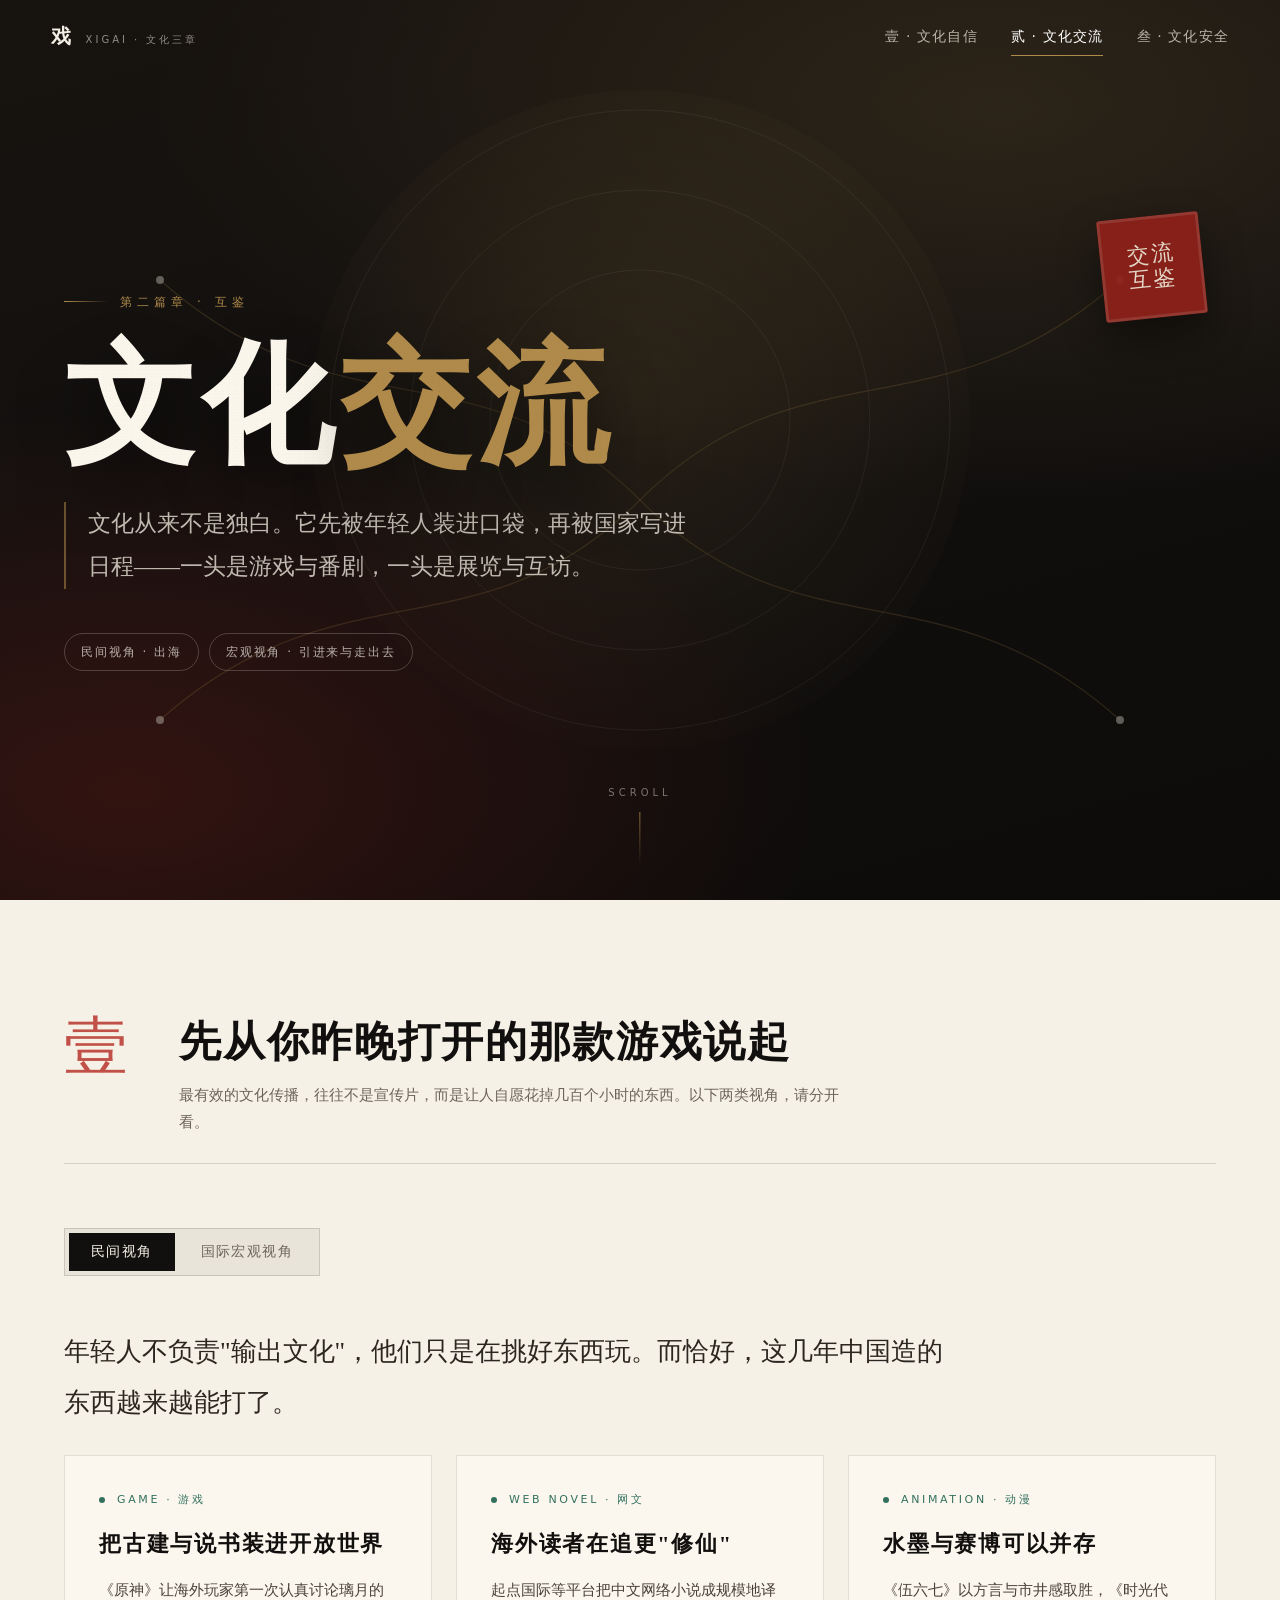
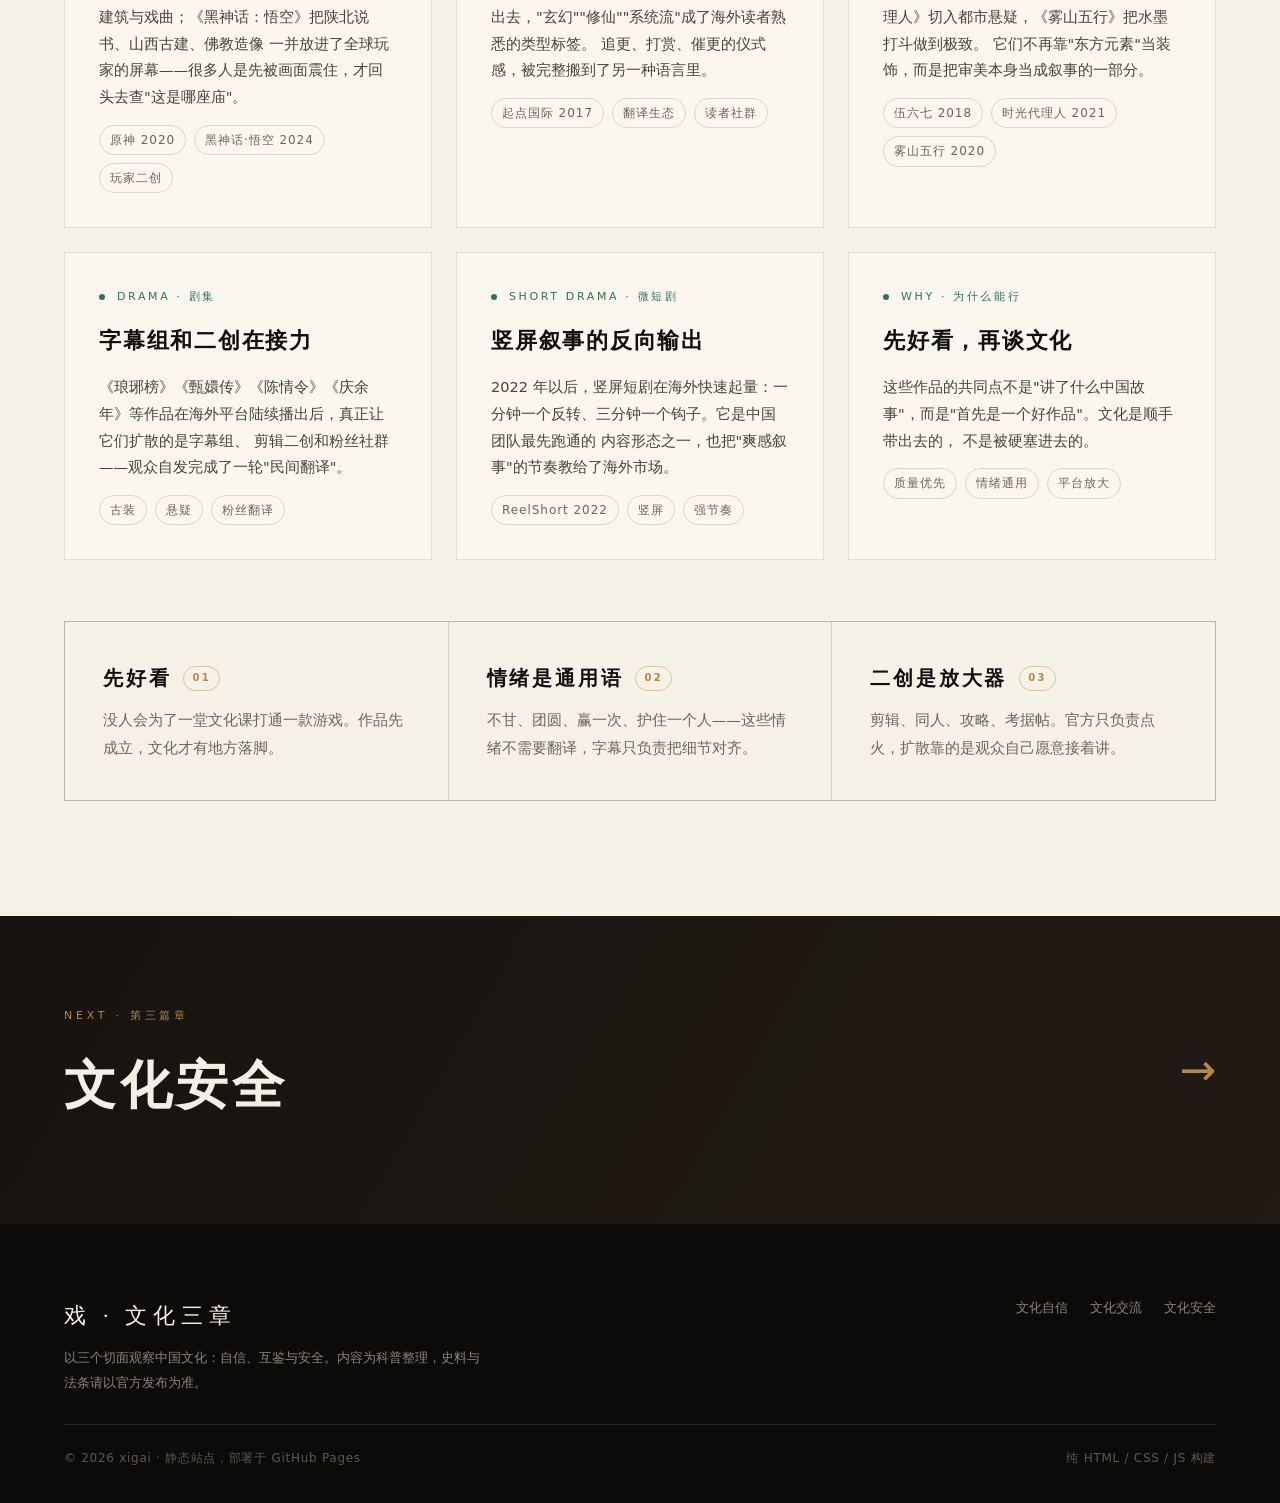
==== exchange.html @ 6d7d10a4 "feat: 建立文化三章静态站点与 Pages 部署工作流 三页结构：文化自信（非遗/民乐出海）、文化交流（民间与宏观双视角）、文化安全（风险/提醒/法条）。" ====
<!DOCTYPE html>
<html lang="zh-CN">
<head>
<meta charset="UTF-8">
<meta name="viewport" content="width=device-width, initial-scale=1">
<title>文化交流 · 文化三章</title>
<meta name="description" content="文化三章之二：文化交流。从游戏、网文、动漫出海到国与国之间的互鉴，看文化如何双向流动。">
<link rel="icon" href="data:image/svg+xml,%3Csvg xmlns='http://www.w3.org/2000/svg' viewBox='0 0 100 100'%3E%3Crect width='100' height='100' fill='%238f2119'/%3E%3Ctext x='50' y='73' font-size='62' text-anchor='middle' fill='%23f5e6d6'%3E%E6%96%87%3C/text%3E%3C/svg%3E">
<link rel="stylesheet" href="assets/css/style.css">
</head>
<body data-page="exchange">

<div class="progress" aria-hidden="true"></div>

<header class="nav">
  <a class="nav__logo" href="index.html"><b>戏</b><span>XIGAI · 文化三章</span></a>
  <button class="nav__toggle" aria-label="打开菜单" aria-expanded="false">
    <i></i><i></i><i></i>
  </button>
  <nav class="nav__links">
    <a href="index.html" data-nav="home">壹 · 文化自信</a>
    <a href="exchange.html" data-nav="exchange">贰 · 文化交流</a>
    <a href="security.html" data-nav="security">叁 · 文化安全</a>
  </nav>
</header>

<main>
  <section class="hero">
    <div class="hero__art" aria-hidden="true">
      <svg viewBox="0 0 1440 900" preserveAspectRatio="xMidYMid slice">
        <defs>
          <radialGradient id="hx" cx="50%" cy="45%" r="60%">
            <stop offset="0%" stop-color="#b08a4a" stop-opacity=".26"/>
            <stop offset="100%" stop-color="#b08a4a" stop-opacity="0"/>
          </radialGradient>
        </defs>
        <circle cx="720" cy="420" r="330" fill="url(#hx)"/>
        <g fill="none" stroke="#f4efe4" stroke-opacity=".12">
          <circle cx="720" cy="420" r="150"/>
          <circle cx="720" cy="420" r="230"/>
          <circle cx="720" cy="420" r="310"/>
        </g>
        <g stroke="#b08a4a" stroke-opacity=".4" fill="none" stroke-width="1.2">
          <path d="M240 720 C 420 560 560 660 720 500 C 880 340 1020 440 1200 280"/>
          <path d="M1200 720 C 1020 560 880 660 720 500 C 560 340 420 440 240 280"/>
        </g>
        <g fill="#f4efe4" fill-opacity=".7">
          <circle cx="240" cy="720" r="4"/><circle cx="1200" cy="280" r="4"/>
          <circle cx="240" cy="280" r="4"/><circle cx="1200" cy="720" r="4"/>
        </g>
      </svg>
    </div>

    <div class="seal" aria-hidden="true">交流<br>互鉴</div>

    <div class="hero__inner">
      <p class="kicker">第二篇章 · 互鉴</p>
      <h1>文化<em>交流</em></h1>
      <p class="hero__sub">
        文化从来不是独白。它先被年轻人装进口袋，再被国家写进日程——一头是游戏与番剧，一头是展览与互访。
      </p>
      <div class="hero__meta">
        <span class="chip">民间视角 · 出海</span>
        <span class="chip">宏观视角 · 引进来与走出去</span>
      </div>
    </div>

    <div class="hero__scroll">SCROLL</div>
  </section>

  <section class="section">
    <div class="wrap">
      <div class="section__head reveal">
        <div class="num">壹</div>
        <div>
          <h2>先从你昨晚打开的那款游戏说起</h2>
          <p>最有效的文化传播，往往不是宣传片，而是让人自愿花掉几百个小时的东西。以下两类视角，请分开看。</p>
        </div>
      </div>

      <div class="tabs" role="tablist" aria-label="视角切换">
        <button class="tab is-active" role="tab" aria-selected="true" data-tab="folk">民间视角</button>
        <button class="tab" role="tab" aria-selected="false" data-tab="macro">国际宏观视角</button>
      </div>

      <!-- 民间视角 -->
      <div class="panel is-active" id="folk" role="tabpanel">
        <p class="lead reveal">
          年轻人不负责"输出文化"，他们只是在挑好东西玩。而恰好，这几年中国造的东西越来越能打了。
        </p>

        <div class="export-grid">
          <article class="export reveal">
            <div class="export__k">GAME · 游戏</div>
            <h3>把古建与说书装进开放世界</h3>
            <p>
              《原神》让海外玩家第一次认真讨论璃月的建筑与戏曲；《黑神话：悟空》把陕北说书、山西古建、佛教造像
              一并放进了全球玩家的屏幕——很多人是先被画面震住，才回头去查"这是哪座庙"。
            </p>
            <ul><li>原神 2020</li><li>黑神话·悟空 2024</li><li>玩家二创</li></ul>
          </article>

          <article class="export reveal" data-delay="60">
            <div class="export__k">WEB NOVEL · 网文</div>
            <h3>海外读者在追更"修仙"</h3>
            <p>
              起点国际等平台把中文网络小说成规模地译出去，"玄幻""修仙""系统流"成了海外读者熟悉的类型标签。
              追更、打赏、催更的仪式感，被完整搬到了另一种语言里。
            </p>
            <ul><li>起点国际 2017</li><li>翻译生态</li><li>读者社群</li></ul>
          </article>

          <article class="export reveal" data-delay="120">
            <div class="export__k">ANIMATION · 动漫</div>
            <h3>水墨与赛博可以并存</h3>
            <p>
              《伍六七》以方言与市井感取胜，《时光代理人》切入都市悬疑，《雾山五行》把水墨打斗做到极致。
              它们不再靠"东方元素"当装饰，而是把审美本身当成叙事的一部分。
            </p>
            <ul><li>伍六七 2018</li><li>时光代理人 2021</li><li>雾山五行 2020</li></ul>
          </article>

          <article class="export reveal">
            <div class="export__k">DRAMA · 剧集</div>
            <h3>字幕组和二创在接力</h3>
            <p>
              《琅琊榜》《甄嬛传》《陈情令》《庆余年》等作品在海外平台陆续播出后，真正让它们扩散的是字幕组、
              剪辑二创和粉丝社群——观众自发完成了一轮"民间翻译"。
            </p>
            <ul><li>古装</li><li>悬疑</li><li>粉丝翻译</li></ul>
          </article>

          <article class="export reveal" data-delay="60">
            <div class="export__k">SHORT DRAMA · 微短剧</div>
            <h3>竖屏叙事的反向输出</h3>
            <p>
              2022 年以后，竖屏短剧在海外快速起量：一分钟一个反转、三分钟一个钩子。它是中国团队最先跑通的
              内容形态之一，也把"爽感叙事"的节奏教给了海外市场。
            </p>
            <ul><li>ReelShort 2022</li><li>竖屏</li><li>强节奏</li></ul>
          </article>

          <article class="export reveal" data-delay="120">
            <div class="export__k">WHY · 为什么能行</div>
            <h3>先好看，再谈文化</h3>
            <p>
              这些作品的共同点不是"讲了什么中国故事"，而是"首先是一个好作品"。文化是顺手带出去的，
              不是被硬塞进去的。
            </p>
            <ul><li>质量优先</li><li>情绪通用</li><li>平台放大</li></ul>
          </article>
        </div>

        <div class="pillars reveal">
          <div class="pillar">
            <h3>先好看 <span>01</span></h3>
            <p>没人会为了一堂文化课打通一款游戏。作品先成立，文化才有地方落脚。</p>
          </div>
          <div class="pillar">
            <h3>情绪是通用语 <span>02</span></h3>
            <p>不甘、团圆、赢一次、护住一个人——这些情绪不需要翻译，字幕只负责把细节对齐。</p>
          </div>
          <div class="pillar">
            <h3>二创是放大器 <span>03</span></h3>
            <p>剪辑、同人、攻略、考据帖。官方只负责点火，扩散靠的是观众自己愿意接着讲。</p>
          </div>
        </div>
      </div>

      <!-- 宏观视角 -->
      <div class="panel" id="macro" role="tabpanel">
        <p class="lead reveal">
          另一条线更慢、更正式：以年为单位的文化年、互访、联展与联合考古。它不制造爆款，但决定长期的理解程度。
        </p>

        <ul class="timeline">
          <li class="reveal">
            <time>2001</time>
            <div>
              <strong>昆曲列入首批人类非遗代表作</strong>
              <p>中国传统表演艺术第一次以"人类共同遗产"的身份进入国际名录体系。</p>
            </div>
          </li>
          <li class="reveal" data-delay="40">
            <time>2016</time>
            <div>
              <strong>二十四节气列入人类非遗代表作名录</strong>
              <p>一套关于时间的知识体系被确认为人类共同的文化实践。</p>
            </div>
          </li>
          <li class="reveal" data-delay="80">
            <time>2024</time>
            <div>
              <strong>春节列入人类非遗代表作名录</strong>
              <p>全球约五分之一人口共同参与的节日，成为全人类共享的非物质文化遗产。</p>
            </div>
          </li>
          <li class="reveal" data-delay="120">
            <time>2024</time>
            <div>
              <strong>中法文化旅游年</strong>
              <p>建交 60 周年背景下，展览、演出、文物互借与人员互访密集展开，是"双向交流"的典型样本。</p>
            </div>
          </li>
          <li class="reveal" data-delay="160">
            <time>2024—2025</time>
            <div>
              <strong>中俄文化年</strong>
              <p>以国家级文化年形式，推动演出、电影、博物馆与青年交流的常态化。</p>
            </div>
          </li>
          <li class="reveal" data-delay="200">
            <time>近年</time>
            <div>
              <strong>联合考古与合拍影像</strong>
              <p>中外联合考古、合拍纪录片、博物馆互展越来越多——它们不追求热闹，追求的是共同的知识生产。</p>
            </div>
          </li>
        </ul>

        <div class="twocol reveal">
          <div>
            <h3>引进来</h3>
            <small>INBOUND</small>
            <ul>
              <li>海外影视、音乐剧、展览在国内常态化上演</li>
              <li>留学生与访问学者带来的日常文化接触</li>
              <li>博物馆引进海外大展，也引进新的策展方法</li>
              <li>国外的非遗保护、公共艺术经验被本地化吸收</li>
            </ul>
          </div>
          <div>
            <h3>走出去</h3>
            <small>OUTBOUND</small>
            <ul>
              <li>「欢乐春节」等品牌活动在全球城市落地</li>
              <li>国家级文化年、艺术节与巡演</li>
              <li>文物外展、联合考古与学术出版</li>
              <li>游戏、影视、网文的商业发行与平台合作</li>
            </ul>
          </div>
        </div>

        <div class="quote reveal">
          「交流的前提不是相同，而是承认彼此不同，并且仍然愿意坐下来。」
          <small>—— 关于互鉴</small>
        </div>
      </div>
    </div>
  </section>
</main>

<a class="next" href="security.html">
  <div class="next__inner">
    <div>
      <small>NEXT · 第三篇章</small>
      <strong>文化安全</strong>
    </div>
    <div class="next__arrow" aria-hidden="true">→</div>
  </div>
</a>

<footer class="footer">
  <div class="footer__inner">
    <div>
      <div class="footer__brand">戏 · 文化三章</div>
      <p style="margin:0;max-width:420px;line-height:1.9;">
        以三个切面观察中国文化：自信、互鉴与安全。内容为科普整理，史料与法条请以官方发布为准。
      </p>
    </div>
    <div class="footer__links">
      <a href="index.html">文化自信</a>
      <a href="exchange.html">文化交流</a>
      <a href="security.html">文化安全</a>
    </div>
  </div>
  <div class="footer__bottom">
    <span>© <span id="year">2026</span> xigai · 静态站点，部署于 GitHub Pages</span>
    <span>纯 HTML / CSS / JS 构建</span>
  </div>
</footer>

<button class="to-top" aria-label="回到顶部">
  <svg viewBox="0 0 24 24" fill="none" stroke="currentColor" stroke-width="2">
    <path d="M12 19V5M5 12l7-7 7 7"/>
  </svg>
</button>

<script src="assets/js/main.js"></script>
<script>document.getElementById("year").textContent = new Date().getFullYear();</script>
</body>
</html>
---- assets/css/style.css ----
/* =========================================================
   xigai — 文化三章 共享样式
   设计语言：纸本 + 墨 + 朱砂 + 赭金，编辑式排版
   ========================================================= */

:root {
  --ink: #12100f;
  --ink-soft: #1d1917;
  --ink-line: rgba(18, 16, 15, 0.14);
  --paper: #f6f1e7;
  --paper-2: #efe7d7;
  --paper-3: #e6dbc7;
  --red: #b8352c;
  --red-deep: #8f2119;
  --gold: #b08a4a;
  --jade: #33705f;
  --muted: #6d645a;
  --serif: "Noto Serif SC", "Source Han Serif SC", "Songti SC", "STSong", "SimSun", serif;
  --sans: "Noto Sans SC", "PingFang SC", "Microsoft YaHei", system-ui, -apple-system, sans-serif;
  --maxw: 1180px;
  --ease: cubic-bezier(0.22, 0.61, 0.36, 1);
}

*,
*::before,
*::after { box-sizing: border-box; }

html { scroll-behavior: smooth; }

body {
  margin: 0;
  background: var(--paper);
  color: var(--ink);
  font-family: var(--sans);
  font-size: 16px;
  line-height: 1.85;
  -webkit-font-smoothing: antialiased;
  text-rendering: optimizeLegibility;
  overflow-x: hidden;
}

img { max-width: 100%; display: block; }
a { color: inherit; text-decoration: none; }
::selection { background: var(--red); color: #fff; }

/* ---------- 纸纹与光晕 ---------- */
body::before {
  content: "";
  position: fixed;
  inset: 0;
  pointer-events: none;
  z-index: 9998;
  opacity: 0.35;
  background-image:
    radial-gradient(rgba(18, 16, 15, 0.055) 1px, transparent 1px),
    radial-gradient(rgba(18, 16, 15, 0.035) 1px, transparent 1px);
  background-size: 3px 3px, 7px 7px;
  background-position: 0 0, 2px 3px;
  mix-blend-mode: multiply;
}

/* ---------- 阅读进度条 ---------- */
.progress {
  position: fixed;
  top: 0; left: 0;
  height: 2px;
  width: 0;
  background: linear-gradient(90deg, var(--red-deep), var(--red), var(--gold));
  z-index: 10000;
  transition: width 0.1s linear;
}

/* ---------- 顶部导航 ---------- */
.nav {
  position: fixed;
  top: 0; left: 0; right: 0;
  z-index: 9999;
  display: flex;
  align-items: center;
  justify-content: space-between;
  gap: 24px;
  padding: 18px clamp(20px, 4vw, 56px);
  background: rgba(18, 16, 15, 0.0);
  border-bottom: 1px solid transparent;
  transition: background 0.45s var(--ease), padding 0.45s var(--ease), border-color 0.45s var(--ease);
  color: #f4efe4;
}

.nav.is-solid {
  background: rgba(16, 14, 13, 0.9);
  backdrop-filter: blur(14px) saturate(1.2);
  -webkit-backdrop-filter: blur(14px) saturate(1.2);
  border-bottom: 1px solid rgba(240, 230, 210, 0.12);
  padding: 12px clamp(20px, 4vw, 56px);
}

.nav__logo {
  display: flex;
  align-items: baseline;
  gap: 10px;
  font-family: var(--serif);
  font-size: 20px;
  letter-spacing: 0.22em;
}

.nav__logo b { font-weight: 600; }
.nav__logo span {
  font-family: var(--sans);
  font-size: 10px;
  letter-spacing: 0.3em;
  opacity: 0.55;
  text-transform: uppercase;
}

.nav__links {
  display: flex;
  align-items: center;
  gap: clamp(16px, 2.6vw, 38px);
  font-size: 14px;
  letter-spacing: 0.08em;
}

.nav__links a {
  position: relative;
  padding: 6px 0;
  opacity: 0.72;
  transition: opacity 0.3s var(--ease);
}

.nav__links a::after {
  content: "";
  position: absolute;
  left: 0; bottom: 0;
  height: 1px; width: 0;
  background: var(--gold);
  transition: width 0.35s var(--ease);
}

.nav__links a:hover { opacity: 1; }
.nav__links a:hover::after,
.nav__links a.is-active::after { width: 100%; }
.nav__links a.is-active { opacity: 1; color: #fff; }

.nav__toggle {
  display: none;
  width: 40px; height: 40px;
  border: 1px solid rgba(244, 239, 228, 0.28);
  background: transparent;
  border-radius: 2px;
  cursor: pointer;
  position: relative;
}

.nav__toggle i {
  position: absolute;
  left: 10px; right: 10px;
  height: 1px;
  background: #f4efe4;
  transition: transform 0.35s var(--ease), opacity 0.25s;
}
.nav__toggle i:nth-child(1) { top: 14px; }
.nav__toggle i:nth-child(2) { top: 19px; }
.nav__toggle i:nth-child(3) { top: 24px; }
.nav.is-open .nav__toggle i:nth-child(1) { transform: translateY(5px) rotate(45deg); }
.nav.is-open .nav__toggle i:nth-child(2) { opacity: 0; }
.nav.is-open .nav__toggle i:nth-child(3) { transform: translateY(-5px) rotate(-45deg); }

/* ---------- 首屏 ---------- */
.hero {
  position: relative;
  min-height: 100vh;
  display: flex;
  align-items: center;
  padding: 140px clamp(22px, 5vw, 72px) 90px;
  background:
    radial-gradient(120% 80% at 78% 12%, rgba(176, 138, 74, 0.16), transparent 55%),
    radial-gradient(90% 70% at 10% 88%, rgba(140, 33, 25, 0.28), transparent 60%),
    linear-gradient(165deg, #17130f 0%, #12100f 45%, #0d0b0a 100%);
  color: #f4efe4;
  overflow: hidden;
}

.hero__art {
  position: absolute;
  inset: 0;
  pointer-events: none;
  opacity: 0.5;
}

.hero__art svg { width: 100%; height: 100%; }

.hero__inner {
  position: relative;
  z-index: 2;
  width: 100%;
  max-width: var(--maxw);
  margin: 0 auto;
}

.kicker {
  display: inline-flex;
  align-items: center;
  gap: 12px;
  font-size: 12px;
  letter-spacing: 0.42em;
  color: var(--gold);
  text-transform: uppercase;
  margin-bottom: 26px;
}

.kicker::before {
  content: "";
  width: 44px; height: 1px;
  background: linear-gradient(90deg, var(--gold), transparent);
}

.hero h1 {
  font-family: var(--serif);
  font-weight: 600;
  font-size: clamp(56px, 11vw, 132px);
  line-height: 1.02;
  letter-spacing: 0.04em;
  margin: 0 0 28px;
  color: #fbf6ec;
  text-shadow: 0 30px 60px rgba(0, 0, 0, 0.45);
}

.hero h1 em {
  font-style: normal;
  color: var(--gold);
  position: relative;
}

.hero__sub {
  max-width: 640px;
  font-family: var(--serif);
  font-size: clamp(17px, 2.1vw, 23px);
  line-height: 1.9;
  color: rgba(244, 239, 228, 0.76);
  margin: 0;
  border-left: 2px solid rgba(176, 138, 74, 0.55);
  padding-left: 22px;
}

.hero__meta {
  display: flex;
  flex-wrap: wrap;
  gap: 10px;
  margin-top: 44px;
}

.chip {
  font-size: 12px;
  letter-spacing: 0.16em;
  padding: 7px 16px;
  border: 1px solid rgba(240, 232, 216, 0.22);
  border-radius: 999px;
  color: rgba(244, 239, 228, 0.72);
  transition: border-color 0.3s, color 0.3s, background 0.3s;
}

.chip:hover {
  border-color: var(--gold);
  color: var(--gold);
  background: rgba(176, 138, 74, 0.08);
}

.hero__scroll {
  position: absolute;
  left: 50%;
  bottom: 34px;
  transform: translateX(-50%);
  display: flex;
  flex-direction: column;
  align-items: center;
  gap: 10px;
  font-size: 10px;
  letter-spacing: 0.4em;
  color: rgba(244, 239, 228, 0.45);
  z-index: 2;
}

.hero__scroll::after {
  content: "";
  width: 1px; height: 54px;
  background: linear-gradient(to bottom, rgba(176, 138, 74, 0.8), transparent);
  animation: drop 2.4s var(--ease) infinite;
}

@keyframes drop {
  0% { transform: scaleY(0); transform-origin: top; opacity: 0; }
  40% { transform: scaleY(1); transform-origin: top; opacity: 1; }
  100% { transform: scaleY(0); transform-origin: bottom; opacity: 0; }
}

/* 印章 */
.seal {
  position: absolute;
  right: clamp(24px, 6vw, 96px);
  top: 24%;
  width: clamp(74px, 8vw, 108px);
  height: clamp(74px, 8vw, 108px);
  background: var(--red-deep);
  color: #f5e6d6;
  font-family: var(--serif);
  font-size: clamp(16px, 1.7vw, 22px);
  line-height: 1.15;
  display: grid;
  place-items: center;
  text-align: center;
  letter-spacing: 0.1em;
  border-radius: 3px;
  box-shadow: 0 18px 40px rgba(0, 0, 0, 0.45), inset 0 0 0 3px rgba(255, 255, 255, 0.12);
  transform: rotate(-6deg);
  filter: url(#rough);
  opacity: 0.92;
  z-index: 2;
}

/* ---------- 通用段落 ---------- */
.section {
  position: relative;
  padding: clamp(70px, 9vw, 130px) clamp(22px, 5vw, 72px);
}

.section--paper2 { background: var(--paper-2); }
.section--dark {
  background: linear-gradient(180deg, #14110f, #100e0d);
  color: #f2ece0;
}
.section--dark .lead,
.section--dark p { color: rgba(242, 236, 224, 0.74); }

.wrap { max-width: var(--maxw); margin: 0 auto; }

.section__head {
  display: flex;
  gap: clamp(20px, 4vw, 56px);
  align-items: flex-start;
  margin-bottom: clamp(40px, 5vw, 70px);
  padding-bottom: 26px;
  border-bottom: 1px solid var(--ink-line);
}

.section--dark .section__head { border-color: rgba(240, 232, 216, 0.14); }

.num {
  font-family: var(--serif);
  font-size: clamp(40px, 5vw, 64px);
  line-height: 1;
  color: var(--red);
  opacity: 0.85;
  flex: none;
  font-weight: 500;
}

.section--dark .num { color: var(--gold); }

.section__head h2 {
  font-family: var(--serif);
  font-weight: 600;
  font-size: clamp(26px, 3.4vw, 42px);
  line-height: 1.3;
  margin: 0 0 12px;
  letter-spacing: 0.04em;
}

.section__head p {
  margin: 0;
  max-width: 660px;
  color: var(--muted);
  font-size: 15px;
}

.lead {
  font-family: var(--serif);
  font-size: clamp(19px, 2.4vw, 26px);
  line-height: 1.95;
  color: #2c2620;
  margin: 0 0 26px;
  max-width: 880px;
}

.prose { max-width: 780px; color: #3a332b; }
.prose p { margin: 0 0 1.2em; }

/* 首字下沉 */
.dropcap::first-letter {
  float: left;
  font-family: var(--serif);
  font-size: 3.4em;
  line-height: 0.92;
  padding: 4px 12px 0 0;
  color: var(--red-deep);
  font-weight: 600;
}

/* ---------- 概念三卡 ---------- */
.pillars {
  display: grid;
  grid-template-columns: repeat(auto-fit, minmax(240px, 1fr));
  gap: 1px;
  background: var(--ink-line);
  border: 1px solid var(--ink-line);
  margin-top: clamp(36px, 5vw, 60px);
}

.pillar {
  background: var(--paper);
  padding: clamp(24px, 3vw, 38px);
  transition: background 0.4s var(--ease), transform 0.4s var(--ease);
}

.pillar:hover { background: #fbf7ee; }

.pillar h3 {
  font-family: var(--serif);
  font-size: 20px;
  margin: 0 0 10px;
  letter-spacing: 0.14em;
  display: flex;
  align-items: center;
  gap: 12px;
}

.pillar h3 span {
  font-family: var(--sans);
  font-size: 10px;
  letter-spacing: 0.24em;
  color: var(--gold);
  border: 1px solid rgba(176, 138, 74, 0.45);
  padding: 2px 8px;
  border-radius: 999px;
}

.pillar p { margin: 0; font-size: 14.5px; color: var(--muted); line-height: 1.9; }

/* ---------- 非遗卡片网格 ---------- */
.grid {
  display: grid;
  grid-template-columns: repeat(auto-fill, minmax(280px, 1fr));
  gap: clamp(16px, 2vw, 26px);
}

.heritage {
  position: relative;
  background: #fbf7ee;
  border: 1px solid rgba(18, 16, 15, 0.1);
  padding: clamp(22px, 2.6vw, 32px);
  overflow: hidden;
  transition: transform 0.5s var(--ease), box-shadow 0.5s var(--ease), border-color 0.5s var(--ease);
}

.heritage::after {
  content: attr(data-idx);
  position: absolute;
  right: -6px;
  bottom: -26px;
  font-family: var(--serif);
  font-size: 96px;
  line-height: 1;
  color: rgba(184, 53, 44, 0.07);
  transition: color 0.5s var(--ease), transform 0.6s var(--ease);
}

.heritage:hover {
  transform: translateY(-6px);
  border-color: rgba(176, 138, 74, 0.6);
  box-shadow: 0 26px 50px -20px rgba(18, 16, 15, 0.35);
}

.heritage:hover::after { color: rgba(184, 53, 44, 0.14); transform: translateY(-4px); }

.heritage__tag {
  display: inline-block;
  font-size: 11px;
  letter-spacing: 0.2em;
  color: var(--red-deep);
  background: rgba(184, 53, 44, 0.08);
  padding: 3px 10px;
  margin-bottom: 16px;
}

.heritage h3 {
  font-family: var(--serif);
  font-size: clamp(20px, 2.2vw, 25px);
  margin: 0 0 6px;
  letter-spacing: 0.1em;
}

.heritage time {
  display: block;
  font-family: var(--sans);
  font-size: 12px;
  letter-spacing: 0.14em;
  color: var(--muted);
  margin-bottom: 14px;
}

.heritage p {
  margin: 0;
  font-size: 14.5px;
  color: #4a4239;
  line-height: 1.9;
  font-family: var(--serif);
}

/* ---------- 特写块 ---------- */
.feature {
  display: grid;
  grid-template-columns: 1.05fr 0.95fr;
  gap: clamp(28px, 5vw, 70px);
  align-items: center;
  margin-top: clamp(50px, 6vw, 80px);
}

.feature__visual {
  position: relative;
  aspect-ratio: 4 / 3.4;
  background: linear-gradient(160deg, #1b1714, #241d16 55%, #2c2118);
  overflow: hidden;
  display: grid;
  place-items: center;
}

.feature__visual svg { width: 100%; height: 100%; }

.feature__visual::after {
  content: "自得琴社 · 意象";
  position: absolute;
  left: 18px;
  bottom: 14px;
  font-size: 10px;
  letter-spacing: 0.26em;
  color: rgba(240, 230, 210, 0.4);
}

.feature h3 {
  font-family: var(--serif);
  font-size: clamp(24px, 3vw, 34px);
  line-height: 1.4;
  margin: 0 0 18px;
  letter-spacing: 0.04em;
}

.feature p { color: var(--muted); font-size: 15px; line-height: 2; margin: 0 0 1em; }

.mini-list { list-style: none; padding: 0; margin: 26px 0 0; }

.mini-list li {
  display: grid;
  grid-template-columns: 92px 1fr;
  gap: 18px;
  padding: 16px 0;
  border-top: 1px solid var(--ink-line);
  font-size: 14.5px;
  color: #4a4239;
}

.mini-list li b {
  font-family: var(--serif);
  font-weight: 600;
  color: var(--ink);
  letter-spacing: 0.08em;
}

/* ---------- 引言块 ---------- */
.quote {
  margin: clamp(46px, 6vw, 80px) 0 0;
  padding: clamp(28px, 4vw, 46px) clamp(26px, 4vw, 54px);
  background: var(--paper-3);
  border-left: 3px solid var(--red);
  font-family: var(--serif);
  font-size: clamp(18px, 2.2vw, 24px);
  line-height: 1.9;
  color: #2c2620;
  position: relative;
}

.quote small {
  display: block;
  margin-top: 14px;
  font-family: var(--sans);
  font-size: 12px;
  letter-spacing: 0.24em;
  color: var(--muted);
}

/* ---------- 标签页 ---------- */
.tabs {
  display: inline-flex;
  gap: 4px;
  padding: 4px;
  background: rgba(18, 16, 15, 0.06);
  border: 1px solid var(--ink-line);
  margin-bottom: clamp(34px, 4vw, 54px);
  flex-wrap: wrap;
}

.tab {
  appearance: none;
  border: 0;
  background: transparent;
  font-family: var(--sans);
  font-size: 14px;
  letter-spacing: 0.1em;
  color: var(--muted);
  padding: 10px 22px;
  cursor: pointer;
  transition: background 0.35s var(--ease), color 0.35s var(--ease);
}

.tab:hover { color: var(--ink); }

.tab.is-active {
  background: var(--ink);
  color: #f6f1e7;
}

.panel { display: none; animation: fade 0.5s var(--ease); }
.panel.is-active { display: block; }

@keyframes fade {
  from { opacity: 0; transform: translateY(10px); }
  to { opacity: 1; transform: none; }
}

/* ---------- 出海卡片 ---------- */
.export-grid {
  display: grid;
  grid-template-columns: repeat(auto-fill, minmax(300px, 1fr));
  gap: clamp(16px, 2vw, 24px);
}

.export {
  position: relative;
  padding: clamp(24px, 3vw, 34px);
  background: #fbf7ee;
  border: 1px solid rgba(18, 16, 15, 0.1);
  transition: transform 0.45s var(--ease), box-shadow 0.45s var(--ease);
}

.export:hover {
  transform: translateY(-5px);
  box-shadow: 0 24px 46px -22px rgba(18, 16, 15, 0.32);
}

.export__k {
  display: flex;
  align-items: center;
  gap: 12px;
  font-size: 11px;
  letter-spacing: 0.24em;
  color: var(--jade);
  margin-bottom: 14px;
}

.export__k::before {
  content: "";
  width: 6px; height: 6px;
  background: var(--jade);
  border-radius: 50%;
}

.export h3 {
  font-family: var(--serif);
  font-size: 22px;
  margin: 0 0 12px;
  letter-spacing: 0.08em;
}

.export p { margin: 0 0 14px; font-size: 14.5px; color: #4a4239; }

.export ul {
  margin: 0;
  padding: 0;
  list-style: none;
  display: flex;
  flex-wrap: wrap;
  gap: 8px;
}

.export ul li {
  font-size: 12px;
  letter-spacing: 0.08em;
  color: var(--muted);
  border: 1px solid var(--ink-line);
  padding: 3px 10px;
  border-radius: 999px;
}

/* ---------- 时间线 ---------- */
.timeline {
  position: relative;
  margin: clamp(30px, 4vw, 50px) 0 0;
  padding-left: 0;
  list-style: none;
}

.timeline::before {
  content: "";
  position: absolute;
  left: 108px;
  top: 6px;
  bottom: 6px;
  width: 1px;
  background: linear-gradient(to bottom, transparent, rgba(176, 138, 74, 0.65) 8%, rgba(176, 138, 74, 0.65) 92%, transparent);
}

.timeline li {
  position: relative;
  display: grid;
  grid-template-columns: 108px 1fr;
  gap: clamp(20px, 3vw, 42px);
  padding: 18px 0;
}

.timeline time {
  font-family: var(--serif);
  font-size: 15px;
  letter-spacing: 0.06em;
  color: var(--gold);
  text-align: right;
  padding-right: 20px;
  white-space: nowrap;
}

.timeline li::before {
  content: "";
  position: absolute;
  left: 104px;
  top: 30px;
  width: 9px; height: 9px;
  border-radius: 50%;
  background: var(--paper);
  border: 1px solid var(--gold);
  box-shadow: 0 0 0 4px rgba(176, 138, 74, 0.12);
}

.timeline strong {
  display: block;
  font-family: var(--serif);
  font-size: 17.5px;
  font-weight: 600;
  letter-spacing: 0.06em;
  margin-bottom: 4px;
}

.timeline p { margin: 0; font-size: 14.5px; color: var(--muted); }

/* ---------- 双栏对照 ---------- */
.twocol {
  display: grid;
  grid-template-columns: 1fr 1fr;
  gap: 1px;
  background: rgba(240, 232, 216, 0.16);
  margin-top: clamp(44px, 5vw, 70px);
  border: 1px solid rgba(240, 232, 216, 0.16);
}

.twocol > div {
  background: #16120f;
  padding: clamp(26px, 3.4vw, 44px);
}

.twocol h3 {
  font-family: var(--serif);
  font-size: 22px;
  margin: 0 0 6px;
  letter-spacing: 0.12em;
  color: var(--gold);
}

.twocol small {
  display: block;
  font-size: 11px;
  letter-spacing: 0.3em;
  color: rgba(242, 236, 224, 0.4);
  margin-bottom: 20px;
}

.twocol ul {
  margin: 0;
  padding: 0;
  list-style: none;
}

.twocol li {
  position: relative;
  padding: 10px 0 10px 20px;
  font-size: 14.5px;
  color: rgba(242, 236, 224, 0.78);
  border-top: 1px solid rgba(240, 232, 216, 0.1);
}

.twocol li::before {
  content: "";
  position: absolute;
  left: 0; top: 20px;
  width: 8px; height: 1px;
  background: var(--gold);
}

/* ---------- 风险卡片 ---------- */
.risks {
  display: grid;
  grid-template-columns: repeat(auto-fill, minmax(300px, 1fr));
  gap: clamp(16px, 2vw, 24px);
}

.risk {
  position: relative;
  background: #1a1614;
  border: 1px solid rgba(240, 232, 216, 0.12);
  padding: clamp(24px, 3vw, 34px);
  color: #efe8da;
  overflow: hidden;
  transition: border-color 0.45s var(--ease), transform 0.45s var(--ease);
}

.risk::before {
  content: "";
  position: absolute;
  left: 0; top: 0;
  width: 3px; height: 0;
  background: var(--red);
  transition: height 0.5s var(--ease);
}

.risk:hover { transform: translateY(-5px); border-color: rgba(184, 53, 44, 0.5); }
.risk:hover::before { height: 100%; }

.risk__no {
  font-family: var(--sans);
  font-size: 11px;
  letter-spacing: 0.28em;
  color: rgba(184, 53, 44, 0.9);
  margin-bottom: 12px;
}

.risk h3 {
  font-family: var(--serif);
  font-size: 21px;
  margin: 0 0 12px;
  letter-spacing: 0.08em;
  color: #fbf6ec;
}

.risk p { margin: 0; font-size: 14.5px; color: rgba(239, 232, 218, 0.68); line-height: 1.9; }

/* ---------- 提醒清单 ---------- */
.checks {
  counter-reset: chk;
  margin: clamp(34px, 4vw, 50px) 0 0;
  padding: 0;
  list-style: none;
  display: grid;
  gap: 1px;
  background: var(--ink-line);
  border: 1px solid var(--ink-line);
}

.checks li {
  counter-increment: chk;
  background: var(--paper);
  padding: 22px clamp(20px, 3vw, 34px);
  display: grid;
  grid-template-columns: 52px 1fr;
  gap: 18px;
  align-items: baseline;
  font-size: 15px;
  color: #38312a;
  transition: background 0.35s var(--ease);
}

.checks li:hover { background: #fbf7ee; }

.checks li::before {
  content: counter(chk, decimal-leading-zero);
  font-family: var(--serif);
  font-size: 15px;
  color: var(--red);
  letter-spacing: 0.1em;
}

.checks b { font-weight: 600; color: var(--ink); }

/* ---------- 法条 ---------- */
.law {
  margin-top: clamp(40px, 5vw, 60px);
  border: 1px solid rgba(176, 138, 74, 0.4);
  background: #fbf7ee;
  padding: clamp(26px, 4vw, 48px);
  position: relative;
}

.law::before {
  content: "法";
  position: absolute;
  right: clamp(18px, 3vw, 36px);
  top: 8px;
  font-family: var(--serif);
  font-size: clamp(70px, 10vw, 120px);
  line-height: 1;
  color: rgba(176, 138, 74, 0.13);
}

.law__src {
  font-size: 11px;
  letter-spacing: 0.28em;
  color: var(--red-deep);
  margin-bottom: 16px;
}

.law blockquote {
  margin: 0 0 20px;
  font-family: var(--serif);
  font-size: clamp(17px, 2vw, 21px);
  line-height: 2;
  color: #2c2620;
  position: relative;
  z-index: 1;
}

.law__note { font-size: 12.5px; color: var(--muted); margin: 0 0 16px; }

.laws-list {
  display: flex;
  flex-wrap: wrap;
  gap: 8px;
  padding: 0;
  margin: 0;
  list-style: none;
}

.laws-list li {
  font-size: 12.5px;
  letter-spacing: 0.06em;
  padding: 5px 12px;
  border: 1px solid rgba(18, 16, 15, 0.16);
  color: #4a4239;
  background: rgba(255, 255, 255, 0.5);
}

/* ---------- 翻页 ---------- */
.next {
  display: block;
  position: relative;
  padding: clamp(48px, 7vw, 96px) clamp(22px, 5vw, 72px);
  background: linear-gradient(120deg, #17130f, #221a14);
  color: #f4efe4;
  overflow: hidden;
  transition: background 0.6s var(--ease);
}

.next::after {
  content: "";
  position: absolute;
  inset: 0;
  background: radial-gradient(60% 120% at 85% 50%, rgba(176, 138, 74, 0.22), transparent 60%);
  opacity: 0;
  transition: opacity 0.6s var(--ease);
}

.next:hover::after { opacity: 1; }

.next__inner {
  max-width: var(--maxw);
  margin: 0 auto;
  display: flex;
  align-items: center;
  justify-content: space-between;
  gap: 30px;
  position: relative;
  z-index: 1;
}

.next small {
  display: block;
  font-size: 11px;
  letter-spacing: 0.34em;
  color: var(--gold);
  margin-bottom: 12px;
}

.next strong {
  font-family: var(--serif);
  font-weight: 600;
  font-size: clamp(28px, 4.4vw, 52px);
  letter-spacing: 0.08em;
}

.next__arrow {
  font-size: clamp(28px, 4vw, 44px);
  color: var(--gold);
  transition: transform 0.5s var(--ease);
  flex: none;
}

.next:hover .next__arrow { transform: translateX(14px); }

/* ---------- 页脚 ---------- */
.footer {
  background: #0d0b0a;
  color: rgba(240, 232, 216, 0.55);
  padding: clamp(44px, 6vw, 72px) clamp(22px, 5vw, 72px) 34px;
  font-size: 13px;
}

.footer__inner {
  max-width: var(--maxw);
  margin: 0 auto;
  display: flex;
  flex-wrap: wrap;
  justify-content: space-between;
  gap: 30px;
  padding-bottom: 28px;
  border-bottom: 1px solid rgba(240, 232, 216, 0.1);
}

.footer__brand {
  font-family: var(--serif);
  font-size: 22px;
  letter-spacing: 0.26em;
  color: #f4efe4;
  margin-bottom: 10px;
}

.footer__links {
  display: flex;
  gap: 22px;
  flex-wrap: wrap;
}

.footer__links a { transition: color 0.3s; }
.footer__links a:hover { color: var(--gold); }

.footer__bottom {
  max-width: var(--maxw);
  margin: 22px auto 0;
  display: flex;
  flex-wrap: wrap;
  justify-content: space-between;
  gap: 12px;
  font-size: 12px;
  letter-spacing: 0.06em;
  color: rgba(240, 232, 216, 0.35);
}

/* ---------- 回到顶部 ---------- */
.to-top {
  position: fixed;
  right: 22px;
  bottom: 22px;
  width: 44px; height: 44px;
  display: grid;
  place-items: center;
  background: rgba(18, 16, 15, 0.82);
  color: #f4efe4;
  border: 1px solid rgba(240, 232, 216, 0.18);
  border-radius: 50%;
  cursor: pointer;
  z-index: 9997;
  opacity: 0;
  pointer-events: none;
  transform: translateY(12px);
  transition: opacity 0.4s var(--ease), transform 0.4s var(--ease), background 0.3s;
}

.to-top.is-visible { opacity: 1; pointer-events: auto; transform: none; }
.to-top:hover { background: var(--red-deep); }
.to-top svg { width: 16px; height: 16px; }

/* ---------- 滚动入场 ---------- */
.reveal {
  opacity: 0;
  transform: translateY(26px);
  transition: opacity 0.9s var(--ease), transform 0.9s var(--ease);
  will-change: opacity, transform;
}

.reveal.is-in { opacity: 1; transform: none; }

/* ---------- 响应式 ---------- */
@media (max-width: 900px) {
  .nav__toggle { display: block; }

  .nav__links {
    position: absolute;
    top: 100%;
    left: 0; right: 0;
    flex-direction: column;
    align-items: flex-start;
    gap: 0;
    background: rgba(16, 14, 13, 0.97);
    backdrop-filter: blur(16px);
    -webkit-backdrop-filter: blur(16px);
    border-bottom: 1px solid rgba(240, 230, 210, 0.12);
    max-height: 0;
    overflow: hidden;
    transition: max-height 0.45s var(--ease);
  }

  .nav.is-open .nav__links { max-height: 320px; }

  .nav__links a {
    width: 100%;
    padding: 16px clamp(20px, 5vw, 40px);
    border-top: 1px solid rgba(240, 230, 210, 0.08);
    opacity: 0.85;
  }

  .nav__links a::after { display: none; }

  .hero { min-height: auto; padding-top: 130px; padding-bottom: 80px; }
  .seal { top: 12%; right: 18px; }
  .feature { grid-template-columns: 1fr; }
  .feature__visual { order: -1; }
  .twocol { grid-template-columns: 1fr; }
  .timeline::before { left: 78px; }
  .timeline li { grid-template-columns: 78px 1fr; gap: 18px; }
  .timeline li::before { left: 74px; }
  .timeline time { font-size: 13px; padding-right: 12px; }
  .section__head { flex-direction: column; gap: 12px; }
  .next__inner { align-items: flex-start; }
}

@media (max-width: 560px) {
  body { font-size: 15px; }
  .hero h1 { letter-spacing: 0.02em; }
  .hero__sub { padding-left: 16px; }
  .heritage::after { font-size: 74px; }
  .checks li { grid-template-columns: 32px 1fr; gap: 12px; }
  .timeline::before { display: none; }
  .timeline li { grid-template-columns: 1fr; gap: 4px; }
  .timeline li::before { display: none; }
  .timeline time { text-align: left; padding: 0; }
}

@media (prefers-reduced-motion: reduce) {
  html { scroll-behavior: auto; }
  .reveal { opacity: 1; transform: none; transition: none; }
  .hero__scroll::after { animation: none; }
}
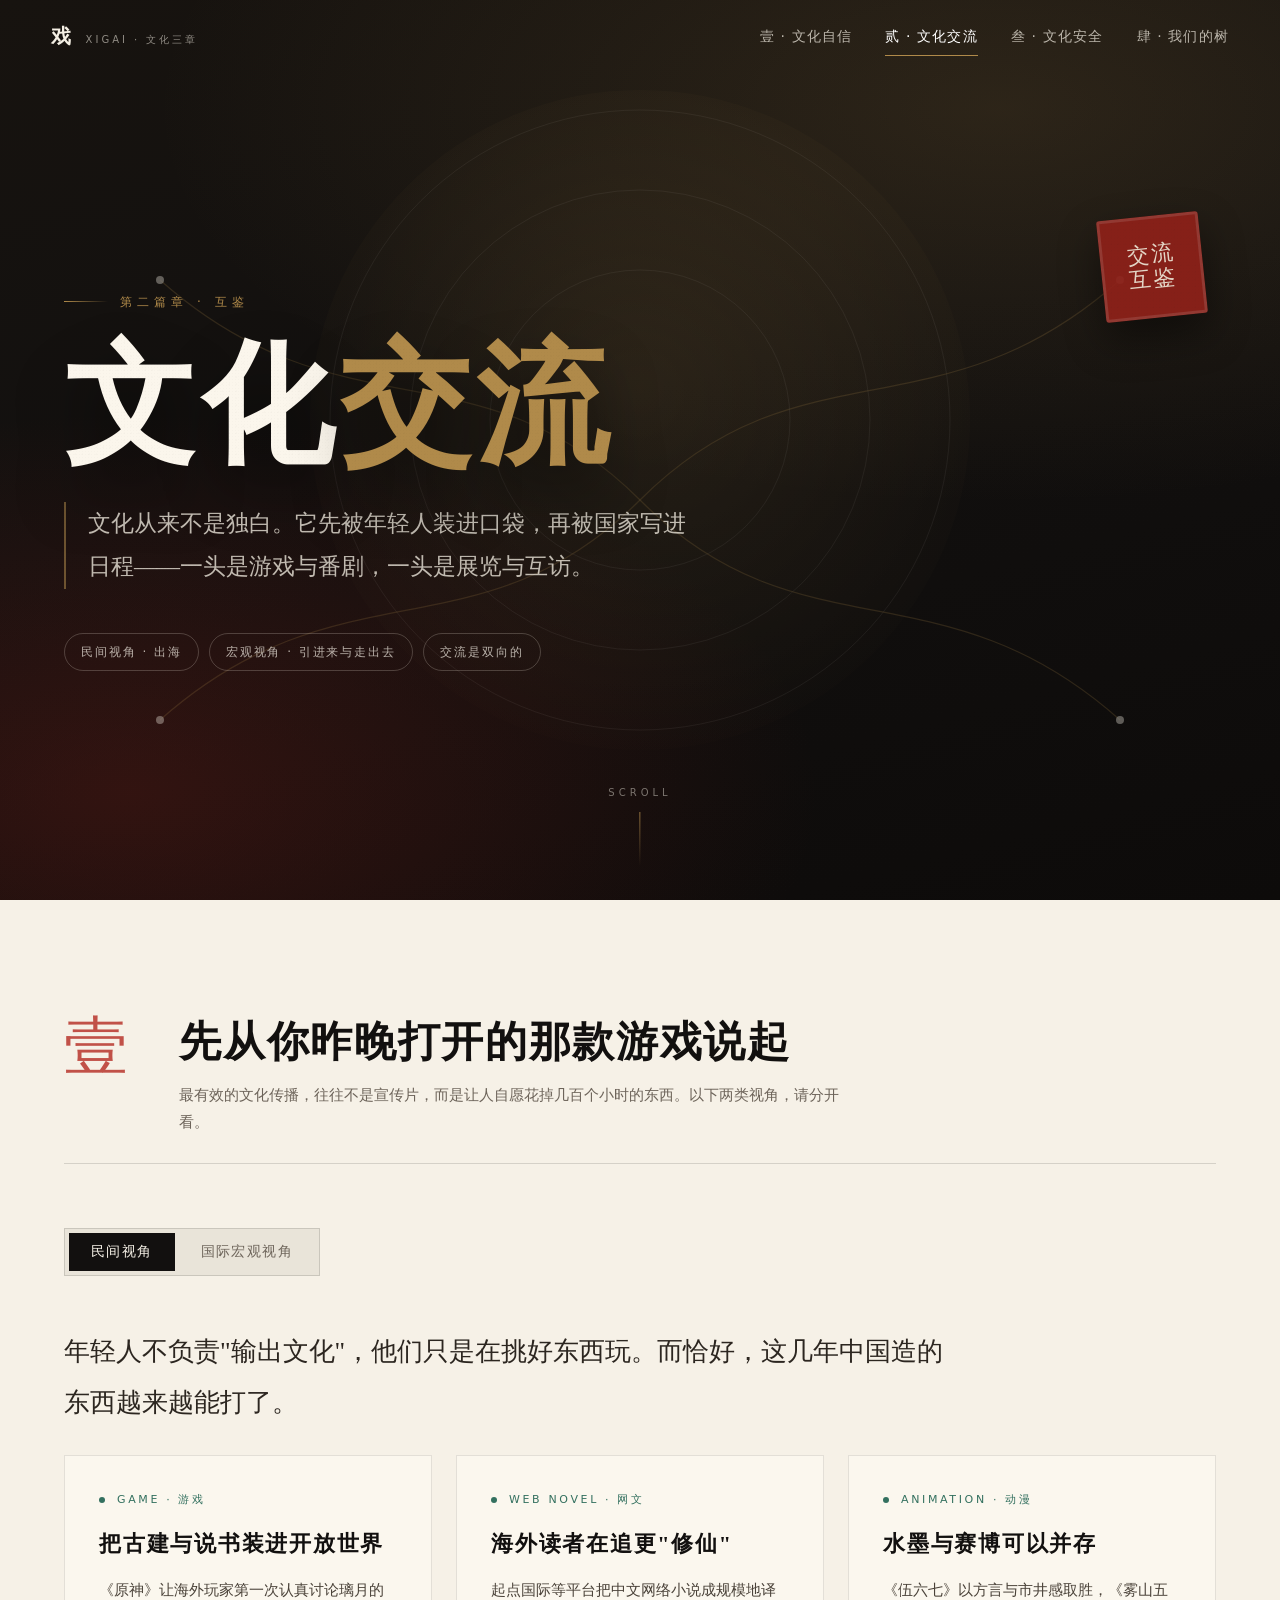
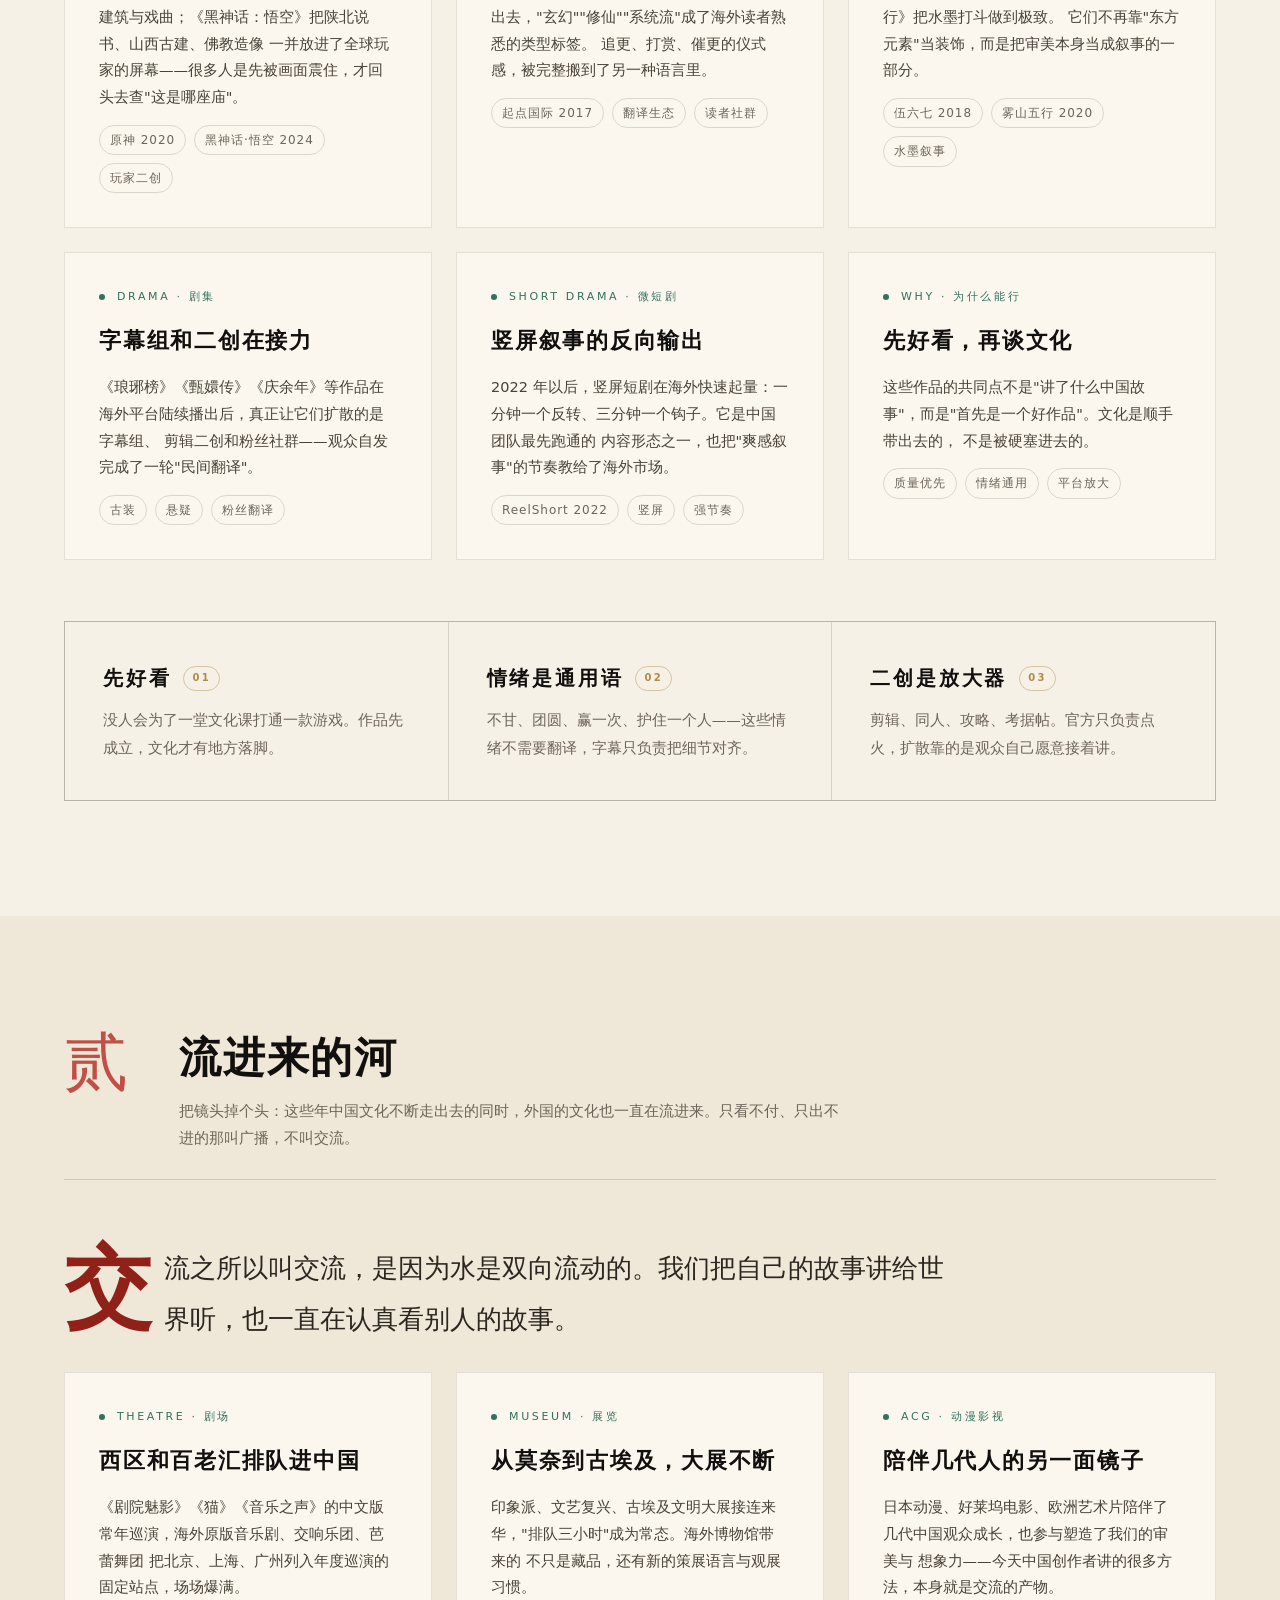
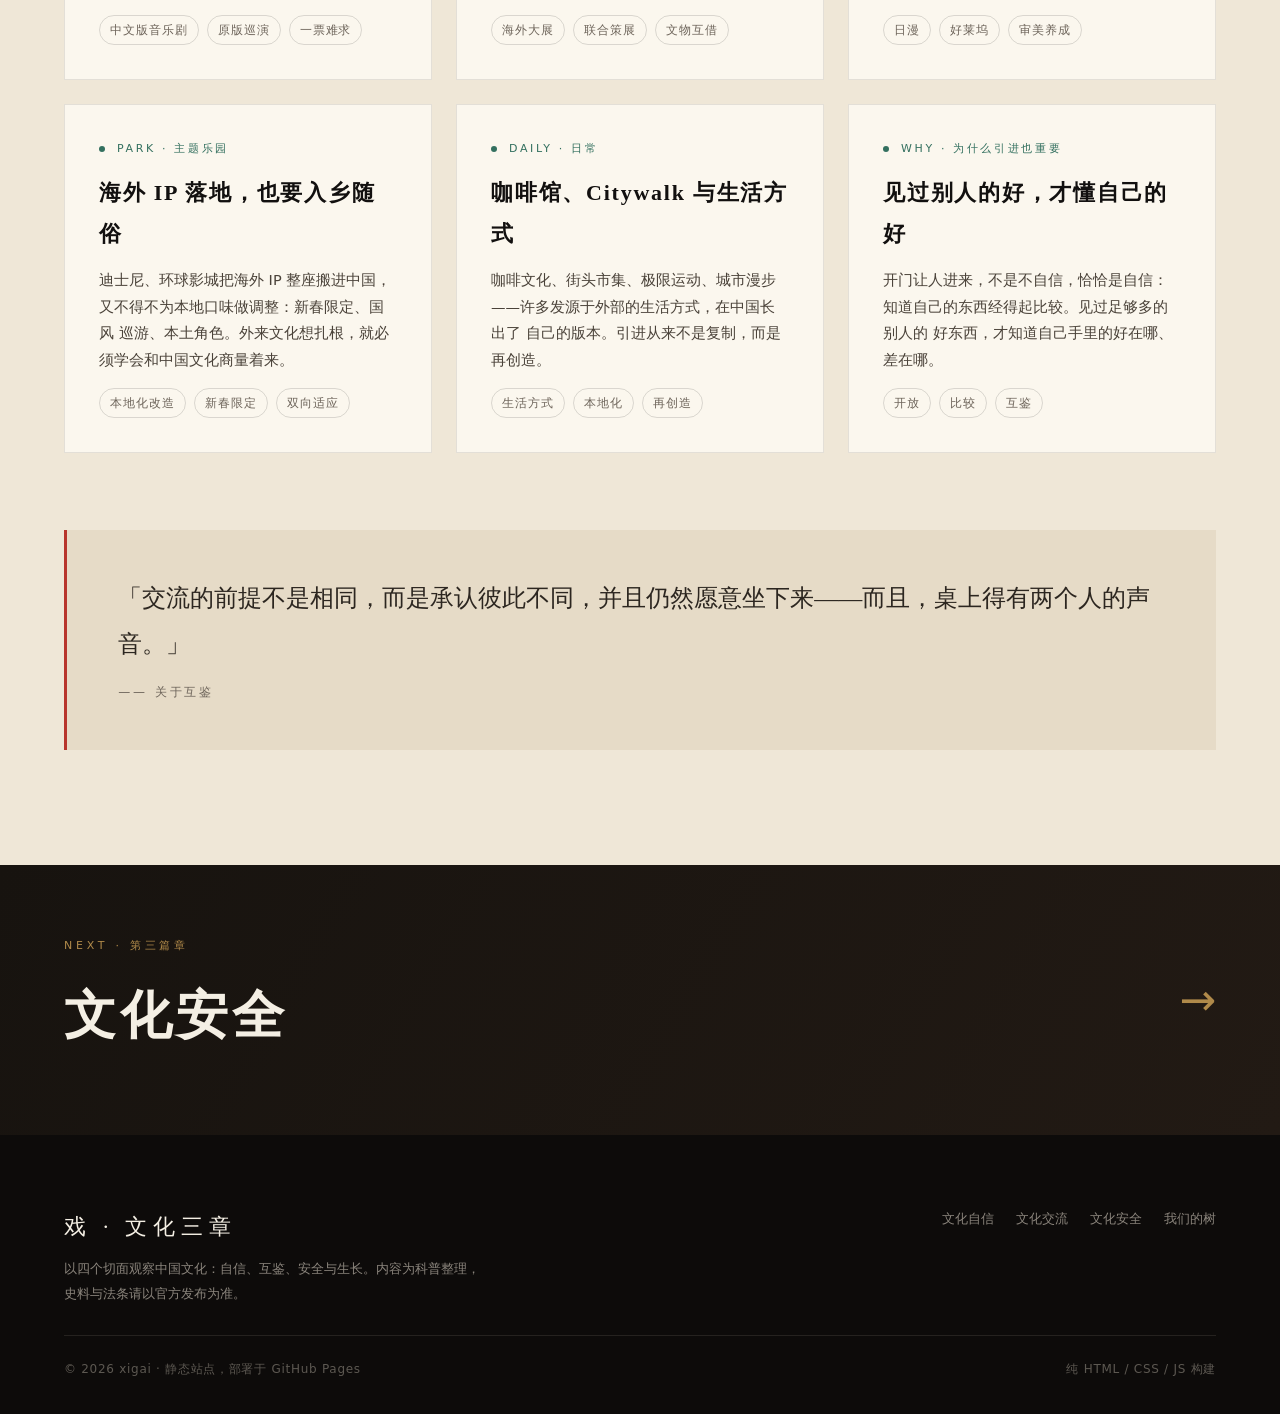
==== commit ce37898a: "feat: 合入 PR#1 修改版，新增「肆 · 我们的树」页面 - 用修改版覆盖 index/exchange/security 与 assets - 新增 tree.html，导航扩展为四章 - " ====
--- a/exchange.html
+++ b/exchange.html
@@ -21,6 +21,7 @@
     <a href="index.html" data-nav="home">壹 · 文化自信</a>
     <a href="exchange.html" data-nav="exchange">贰 · 文化交流</a>
     <a href="security.html" data-nav="security">叁 · 文化安全</a>
+    <a href="tree.html" data-nav="tree">肆 · 我们的树</a>
   </nav>
 </header>
 
@@ -62,6 +63,7 @@
       <div class="hero__meta">
         <span class="chip">民间视角 · 出海</span>
         <span class="chip">宏观视角 · 引进来与走出去</span>
+        <span class="chip">交流是双向的</span>
       </div>
     </div>
 
@@ -114,17 +116,17 @@
             <div class="export__k">ANIMATION · 动漫</div>
             <h3>水墨与赛博可以并存</h3>
             <p>
-              《伍六七》以方言与市井感取胜，《时光代理人》切入都市悬疑，《雾山五行》把水墨打斗做到极致。
+              《伍六七》以方言与市井感取胜，《雾山五行》把水墨打斗做到极致。
               它们不再靠"东方元素"当装饰，而是把审美本身当成叙事的一部分。
             </p>
-            <ul><li>伍六七 2018</li><li>时光代理人 2021</li><li>雾山五行 2020</li></ul>
+            <ul><li>伍六七 2018</li><li>雾山五行 2020</li><li>水墨叙事</li></ul>
           </article>
 
           <article class="export reveal">
             <div class="export__k">DRAMA · 剧集</div>
             <h3>字幕组和二创在接力</h3>
             <p>
-              《琅琊榜》《甄嬛传》《陈情令》《庆余年》等作品在海外平台陆续播出后，真正让它们扩散的是字幕组、
+              《琅琊榜》《甄嬛传》《庆余年》等作品在海外平台陆续播出后，真正让它们扩散的是字幕组、
               剪辑二创和粉丝社群——观众自发完成了一轮"民间翻译"。
             </p>
             <ul><li>古装</li><li>悬疑</li><li>粉丝翻译</li></ul>
@@ -248,6 +250,90 @@
       </div>
     </div>
   </section>
+
+  <!-- 贰 · 引进来 -->
+  <section class="section section--paper2">
+    <div class="wrap">
+      <div class="section__head reveal">
+        <div class="num">贰</div>
+        <div>
+          <h2>流进来的河</h2>
+          <p>把镜头掉个头：这些年中国文化不断走出去的同时，外国的文化也一直在流进来。只看不付、只出不进的那叫广播，不叫交流。</p>
+        </div>
+      </div>
+
+      <p class="lead dropcap reveal">
+        交流之所以叫交流，是因为水是双向流动的。我们把自己的故事讲给世界听，也一直在认真看别人的故事。
+      </p>
+
+      <div class="export-grid">
+        <article class="export reveal">
+          <div class="export__k">THEATRE · 剧场</div>
+          <h3>西区和百老汇排队进中国</h3>
+          <p>
+            《剧院魅影》《猫》《音乐之声》的中文版常年巡演，海外原版音乐剧、交响乐团、芭蕾舞团
+            把北京、上海、广州列入年度巡演的固定站点，场场爆满。
+          </p>
+          <ul><li>中文版音乐剧</li><li>原版巡演</li><li>一票难求</li></ul>
+        </article>
+
+        <article class="export reveal" data-delay="60">
+          <div class="export__k">MUSEUM · 展览</div>
+          <h3>从莫奈到古埃及，大展不断</h3>
+          <p>
+            印象派、文艺复兴、古埃及文明大展接连来华，"排队三小时"成为常态。海外博物馆带来的
+            不只是藏品，还有新的策展语言与观展习惯。
+          </p>
+          <ul><li>海外大展</li><li>联合策展</li><li>文物互借</li></ul>
+        </article>
+
+        <article class="export reveal" data-delay="120">
+          <div class="export__k">ACG · 动漫影视</div>
+          <h3>陪伴几代人的另一面镜子</h3>
+          <p>
+            日本动漫、好莱坞电影、欧洲艺术片陪伴了几代中国观众成长，也参与塑造了我们的审美与
+            想象力——今天中国创作者讲的很多方法，本身就是交流的产物。
+          </p>
+          <ul><li>日漫</li><li>好莱坞</li><li>审美养成</li></ul>
+        </article>
+
+        <article class="export reveal">
+          <div class="export__k">PARK · 主题乐园</div>
+          <h3>海外 IP 落地，也要入乡随俗</h3>
+          <p>
+            迪士尼、环球影城把海外 IP 整座搬进中国，又不得不为本地口味做调整：新春限定、国风
+            巡游、本土角色。外来文化想扎根，就必须学会和中国文化商量着来。
+          </p>
+          <ul><li>本地化改造</li><li>新春限定</li><li>双向适应</li></ul>
+        </article>
+
+        <article class="export reveal" data-delay="60">
+          <div class="export__k">DAILY · 日常</div>
+          <h3>咖啡馆、Citywalk 与生活方式</h3>
+          <p>
+            咖啡文化、街头市集、极限运动、城市漫步——许多发源于外部的生活方式，在中国长出了
+            自己的版本。引进从来不是复制，而是再创造。
+          </p>
+          <ul><li>生活方式</li><li>本地化</li><li>再创造</li></ul>
+        </article>
+
+        <article class="export reveal" data-delay="120">
+          <div class="export__k">WHY · 为什么引进也重要</div>
+          <h3>见过别人的好，才懂自己的好</h3>
+          <p>
+            开门让人进来，不是不自信，恰恰是自信：知道自己的东西经得起比较。见过足够多的别人的
+            好东西，才知道自己手里的好在哪、差在哪。
+          </p>
+          <ul><li>开放</li><li>比较</li><li>互鉴</li></ul>
+        </article>
+      </div>
+
+      <div class="quote reveal">
+        「交流的前提不是相同，而是承认彼此不同，并且仍然愿意坐下来——而且，桌上得有两个人的声音。」
+        <small>—— 关于互鉴</small>
+      </div>
+    </div>
+  </section>
 </main>
 
 <a class="next" href="security.html">
@@ -265,13 +351,14 @@
     <div>
       <div class="footer__brand">戏 · 文化三章</div>
       <p style="margin:0;max-width:420px;line-height:1.9;">
-        以三个切面观察中国文化：自信、互鉴与安全。内容为科普整理，史料与法条请以官方发布为准。
+        以四个切面观察中国文化：自信、互鉴、安全与生长。内容为科普整理，史料与法条请以官方发布为准。
       </p>
     </div>
     <div class="footer__links">
       <a href="index.html">文化自信</a>
       <a href="exchange.html">文化交流</a>
       <a href="security.html">文化安全</a>
+      <a href="tree.html">我们的树</a>
     </div>
   </div>
   <div class="footer__bottom">
--- a/assets/css/style.css
+++ b/assets/css/style.css
@@ -549,7 +549,7 @@
 
 .mini-list li {
   display: grid;
-  grid-template-columns: 92px 1fr;
+  grid-template-columns: 112px 1fr;
   gap: 18px;
   padding: 16px 0;
   border-top: 1px solid var(--ink-line);
@@ -563,6 +563,16 @@
   color: var(--ink);
   letter-spacing: 0.08em;
 }
+
+/* 深色区块内的列表需反色，否则正文与标题都不可读 */
+.section--dark .mini-list li {
+  color: rgba(242, 236, 224, 0.74);
+  border-top-color: rgba(240, 232, 216, 0.14);
+}
+
+.section--dark .mini-list li b { color: var(--gold); }
+
+.section--dark .feature p { color: rgba(242, 236, 224, 0.78); }
 
 /* ---------- 引言块 ---------- */
 .quote {
@@ -810,7 +820,7 @@
 
 .risk {
   position: relative;
-  background: #1a1614;
+  background: #1f1a17;
   border: 1px solid rgba(240, 232, 216, 0.12);
   padding: clamp(24px, 3vw, 34px);
   color: #efe8da;
@@ -846,7 +856,7 @@
   color: #fbf6ec;
 }
 
-.risk p { margin: 0; font-size: 14.5px; color: rgba(239, 232, 218, 0.68); line-height: 1.9; }
+.risk p { margin: 0; font-size: 14.5px; color: rgba(243, 236, 224, 0.78); line-height: 1.9; }
 
 /* ---------- 提醒清单 ---------- */
 .checks {
@@ -902,7 +912,8 @@
   font-family: var(--serif);
   font-size: clamp(70px, 10vw, 120px);
   line-height: 1;
-  color: rgba(176, 138, 74, 0.13);
+  color: rgba(176, 138, 74, 0.08);
+  pointer-events: none;
 }
 
 .law__src {
@@ -946,7 +957,7 @@
 .next {
   display: block;
   position: relative;
-  padding: clamp(48px, 7vw, 96px) clamp(22px, 5vw, 72px);
+  padding: clamp(44px, 5.5vw, 72px) clamp(22px, 5vw, 72px);
   background: linear-gradient(120deg, #17130f, #221a14);
   color: #f4efe4;
   overflow: hidden;
@@ -1113,6 +1124,7 @@
   .nav__links a::after { display: none; }
 
   .hero { min-height: auto; padding-top: 130px; padding-bottom: 80px; }
+  .hero__scroll { display: none; }
   .seal { top: 12%; right: 18px; }
   .feature { grid-template-columns: 1fr; }
   .feature__visual { order: -1; }
@@ -1142,3 +1154,56 @@
   .reveal { opacity: 1; transform: none; transition: none; }
   .hero__scroll::after { animation: none; }
 }
+
+/* ===== 追加：视频嵌入 ===== */
+.video-embed {
+  margin-top: 22px;
+  border: 1px solid rgba(176, 138, 74, .35);
+  background: #14100c;
+  padding: 10px;
+}
+.video-embed iframe {
+  display: block;
+  width: 100%;
+  aspect-ratio: 16 / 9;
+  border: 0;
+}
+.video-embed__cap {
+  margin: 10px 2px 2px;
+  font-size: 12.5px;
+  letter-spacing: .04em;
+  color: rgba(244, 239, 228, .55);
+}
+.section:not(.section--dark) .video-embed { background: #1c1712; }
+
+/* ===== 追加：法条详细卡片 ===== */
+.law-grid {
+  margin: 26px 0 6px;
+  display: grid;
+  grid-template-columns: repeat(auto-fit, minmax(280px, 1fr));
+  gap: 14px;
+}
+.law-item {
+  border: 1px solid rgba(143, 33, 25, .18);
+  background: #fdfaf3;
+  padding: 18px 20px;
+}
+.law-item h4 {
+  margin: 0 0 8px;
+  font-size: 15px;
+  color: var(--ink, #2b241c);
+}
+.law-item h4 small {
+  display: block;
+  margin-top: 4px;
+  font-weight: 400;
+  font-size: 12px;
+  color: #8f2119;
+  letter-spacing: .06em;
+}
+.law-item p {
+  margin: 0;
+  font-size: 13.5px;
+  line-height: 1.85;
+  color: #4a4239;
+}
